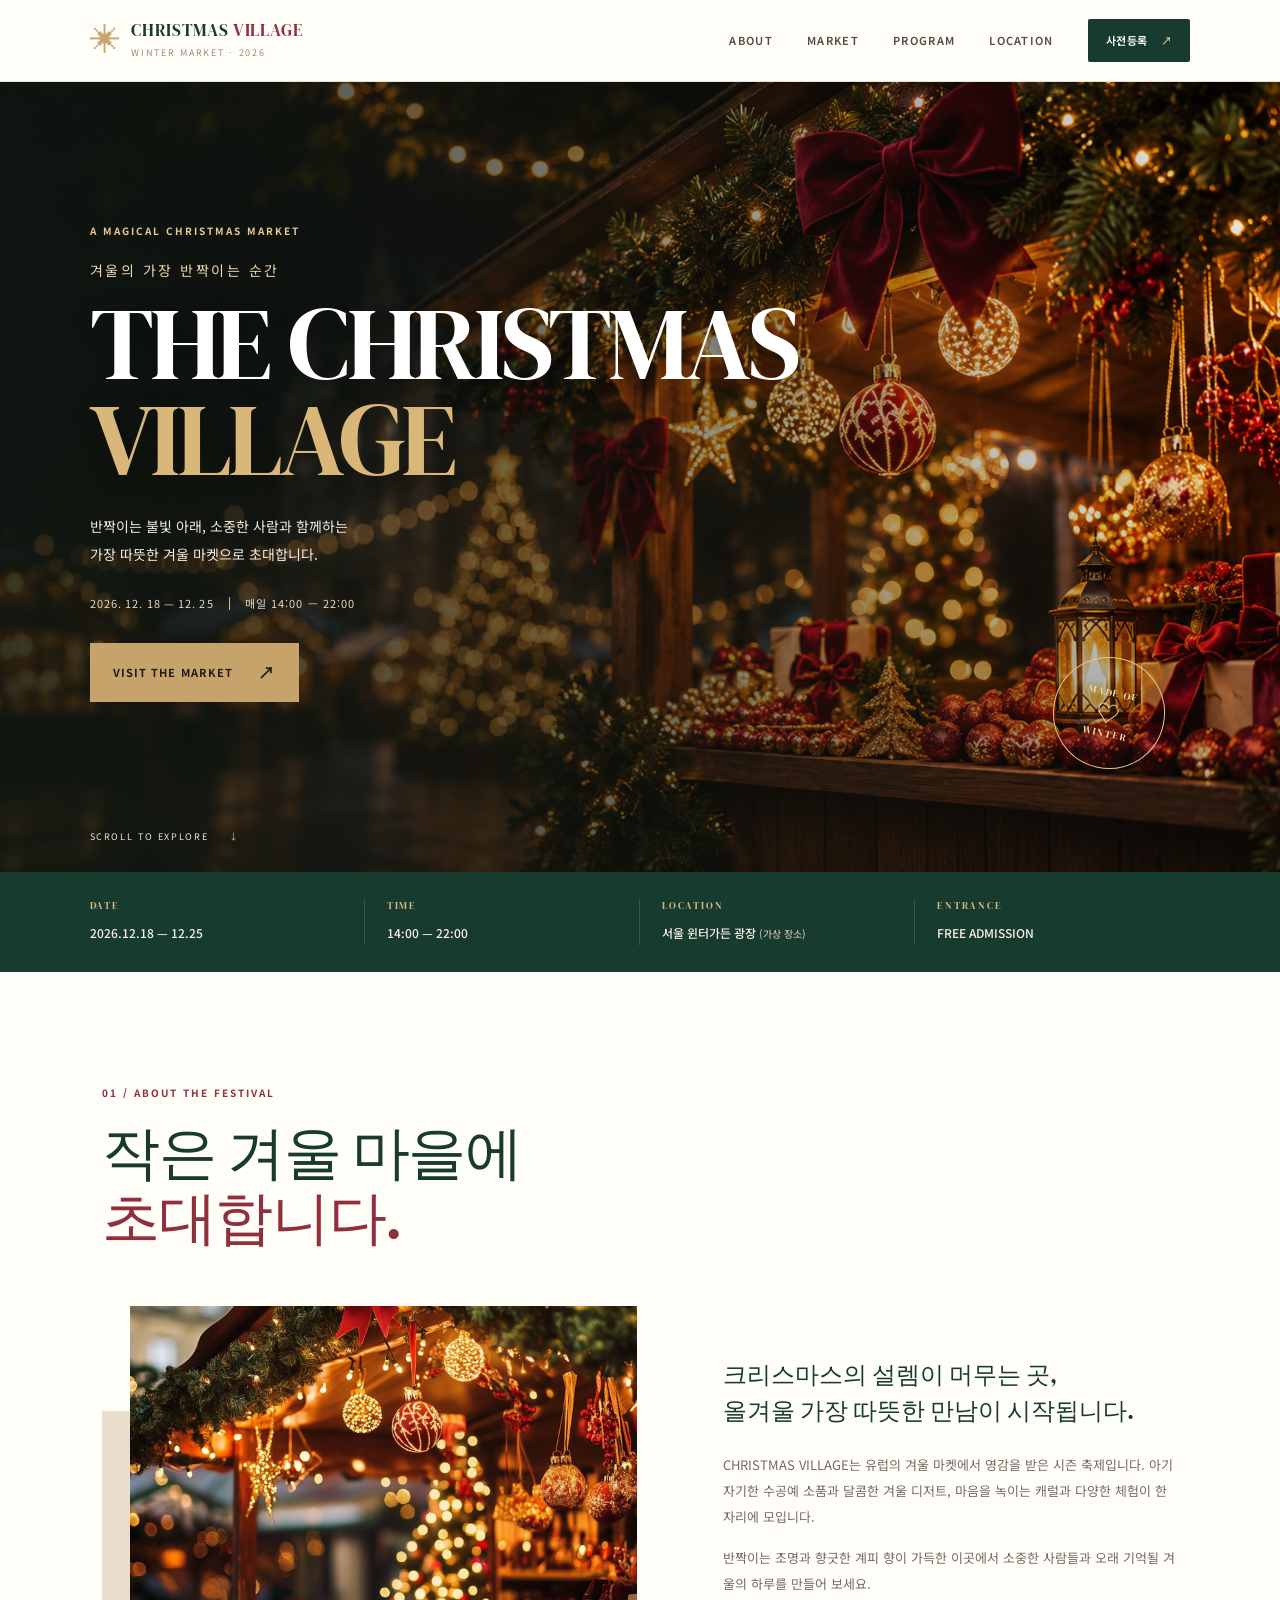
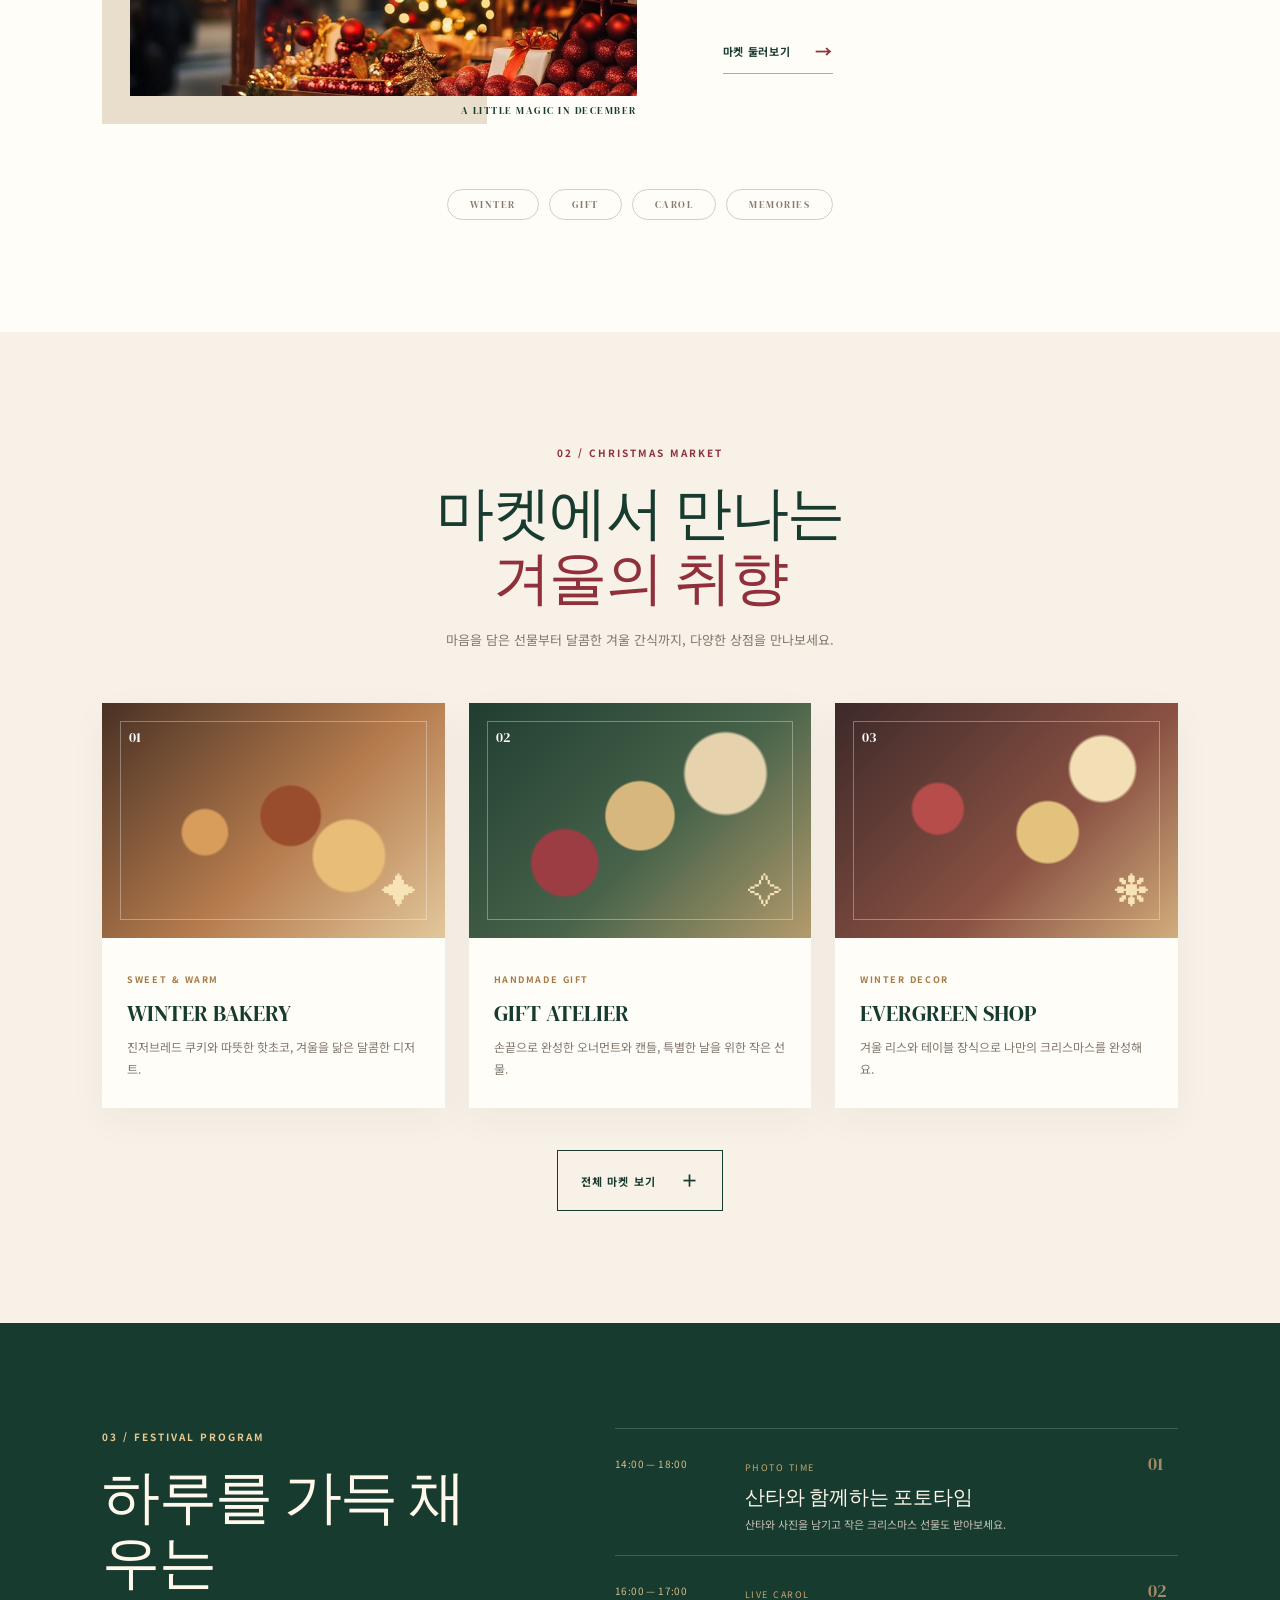
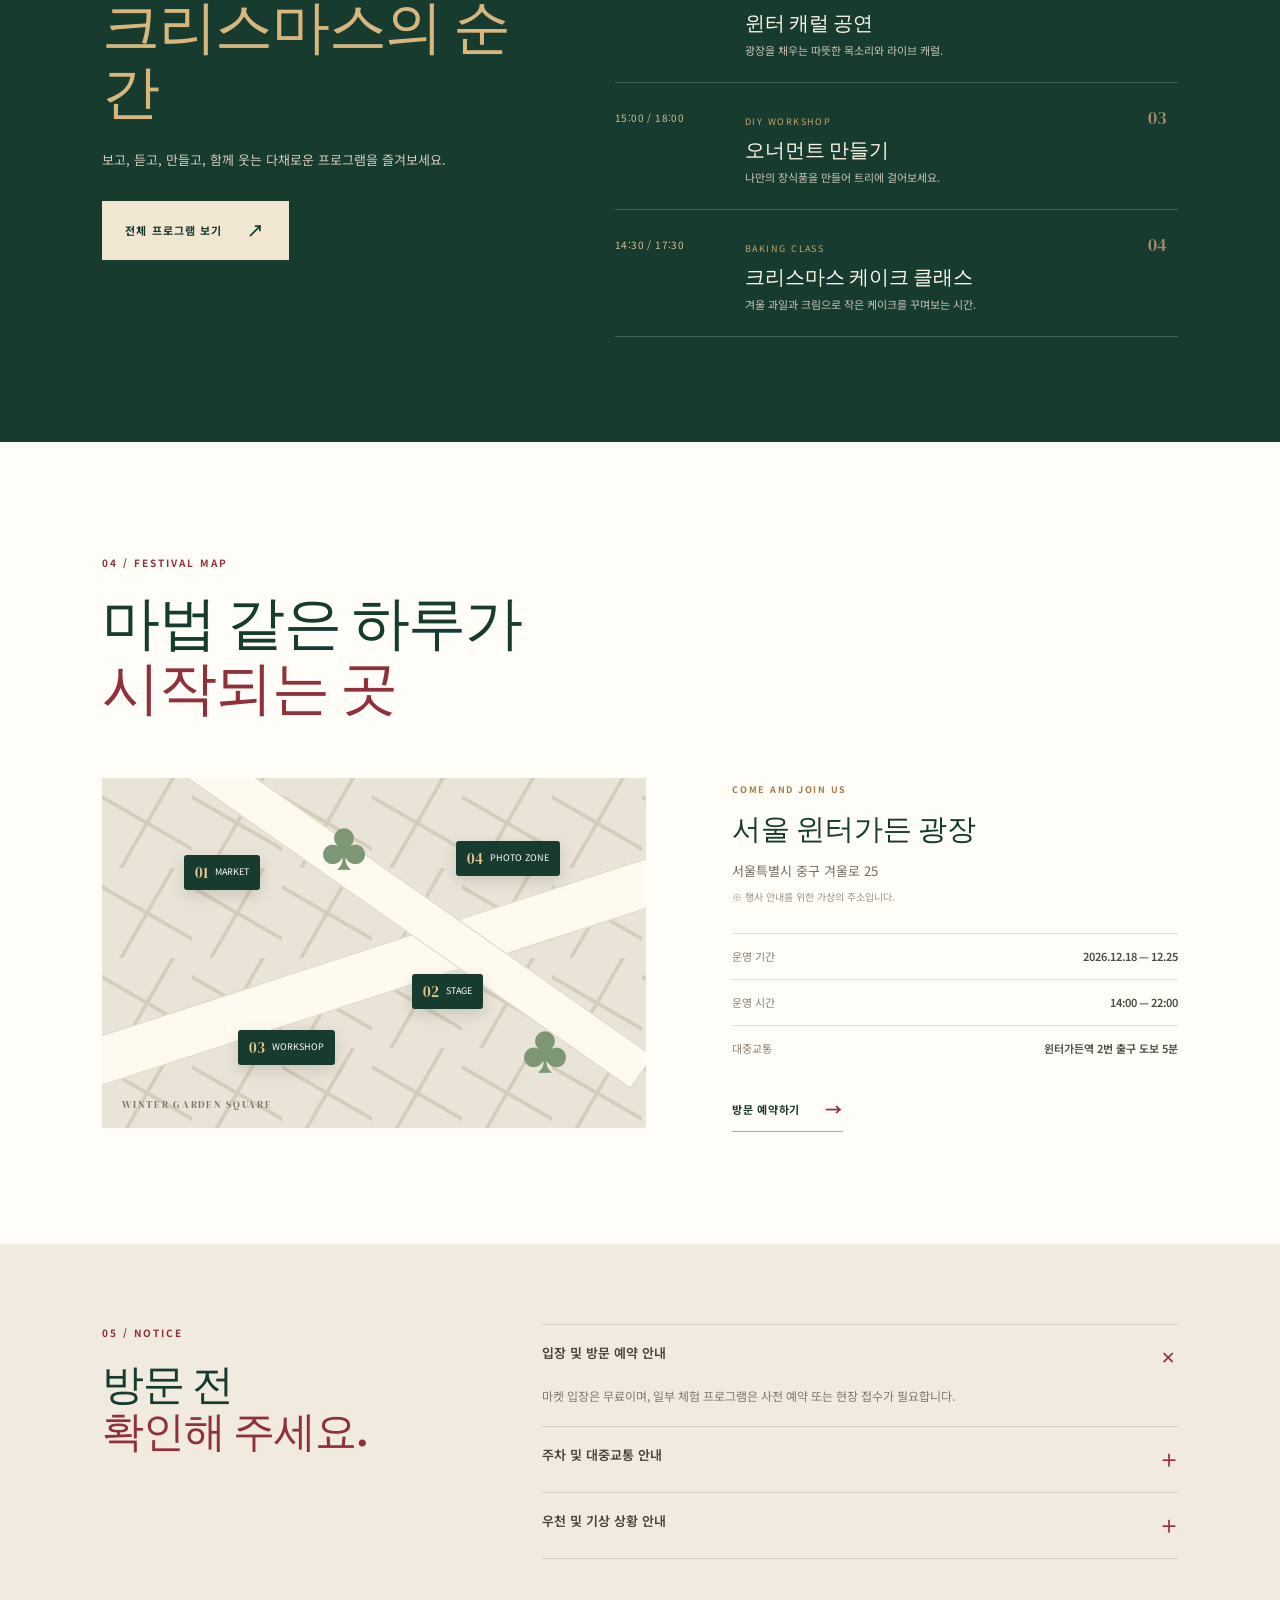
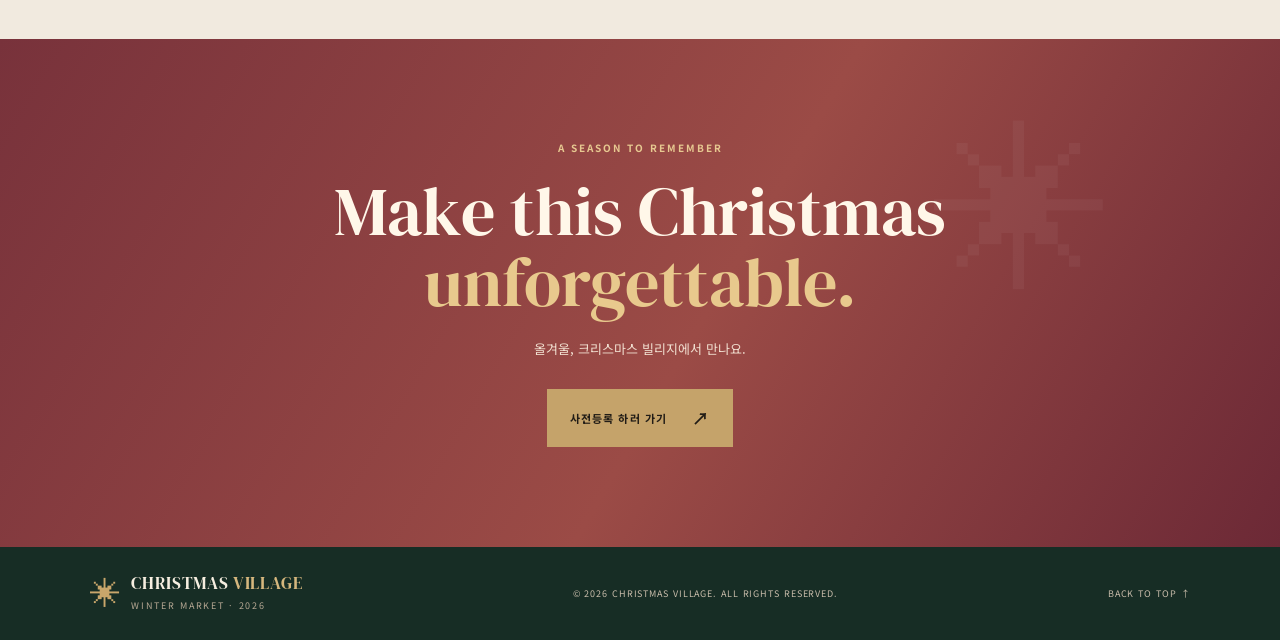
==== index.html @ 74eb701a "Add files via upload" ====
<!DOCTYPE html>
<html lang="ko">
<head>
  <meta charset="UTF-8">
  <meta name="viewport" content="width=device-width, initial-scale=1.0">
  <meta name="description" content="겨울밤의 설렘이 가득한 유럽풍 크리스마스 마켓, CHRISTMAS VILLAGE">
  <title>CHRISTMAS VILLAGE | A Magical Christmas Market</title>
  <link rel="preconnect" href="https://fonts.googleapis.com">
  <link rel="preconnect" href="https://fonts.gstatic.com" crossorigin>
  <link href="https://fonts.googleapis.com/css2?family=DM+Serif+Display&family=Noto+Sans+KR:wght@400;500;600;700&display=swap" rel="stylesheet">
  <link rel="stylesheet" href="css/style.css">
</head>
<body>
  <!-- 상단 내비게이션 -->
  <header class="site-header">
    <a class="brand" href="#home" aria-label="Christmas Village 홈">
      <span class="brand-mark">✳</span>
      <span>CHRISTMAS <b>VILLAGE</b><small>WINTER MARKET · 2026</small></span>
    </a>
    <button class="menu-toggle" id="menuToggle" aria-label="메뉴 열기" aria-expanded="false">☰</button>
    <nav class="main-nav" id="mainNav">
      <a href="#about">ABOUT</a>
      <a href="#market">MARKET</a>
      <a href="#program">PROGRAM</a>
      <a href="#map">LOCATION</a>
      <a class="nav-apply" href="register.html">사전등록 <span>↗</span></a>
    </nav>
  </header>

  <main>
    <!-- 01 HOME: 메인 비주얼 -->
    <section class="hero" id="home">
      <div class="hero-image" role="img" aria-label="따뜻한 조명과 크리스마스 장식으로 꾸며진 유럽풍 마켓"></div>
      <div class="hero-shade"></div>
      <div class="hero-content">
        <p class="eyebrow light">A MAGICAL CHRISTMAS MARKET</p>
        <p class="hero-kicker">겨울의 가장 반짝이는 순간</p>
        <h1>THE CHRISTMAS<br><em>VILLAGE</em></h1>
        <p class="hero-copy">반짝이는 불빛 아래, 소중한 사람과 함께하는<br>가장 따뜻한 겨울 마켓으로 초대합니다.</p>
        <div class="hero-meta">
          <span>2026. 12. 18 — 12. 25</span>
          <i></i>
          <span>매일 14:00 — 22:00</span>
        </div>
        <a class="button button-gold" href="register.html">VISIT THE MARKET <span>↗</span></a>
      </div>
      <div class="hero-stamp"><span>MADE OF</span><b>♡</b><span>WINTER</span></div>
      <a class="scroll-cue" href="#about">SCROLL TO EXPLORE <span>↓</span></a>
    </section>

    <!-- 행사 요약 정보 -->
    <section class="quick-info">
      <div><span class="info-label">DATE</span><strong>2026.12.18 — 12.25</strong></div>
      <div><span class="info-label">TIME</span><strong>14:00 — 22:00</strong></div>
      <div><span class="info-label">LOCATION</span><strong>서울 윈터가든 광장 <small>(가상 장소)</small></strong></div>
      <div><span class="info-label">ENTRANCE</span><strong>FREE ADMISSION</strong></div>
    </section>

    <!-- 02 ABOUT: 행사 소개 -->
    <section class="section about-section" id="about">
      <div class="section-heading">
        <p class="eyebrow">01 / ABOUT THE FESTIVAL</p>
        <h2>작은 겨울 마을에<br><em>초대합니다.</em></h2>
      </div>
      <div class="about-grid">
        <div class="about-photo">
          <img src="images/market-reference.png" alt="전구와 오너먼트로 장식된 크리스마스 마켓 부스">
          <span class="photo-caption">A LITTLE MAGIC IN DECEMBER</span>
        </div>
        <div class="about-text">
          <p class="lead">크리스마스의 설렘이 머무는 곳,<br>올겨울 가장 따뜻한 만남이 시작됩니다.</p>
          <p>CHRISTMAS VILLAGE는 유럽의 겨울 마켓에서 영감을 받은 시즌 축제입니다. 아기자기한 수공예 소품과 달콤한 겨울 디저트, 마음을 녹이는 캐럴과 다양한 체험이 한자리에 모입니다.</p>
          <p>반짝이는 조명과 향긋한 계피 향이 가득한 이곳에서 소중한 사람들과 오래 기억될 겨울의 하루를 만들어 보세요.</p>
          <a class="text-link" href="#market">마켓 둘러보기 <span>→</span></a>
        </div>
      </div>
      <div class="about-tags"><span>WINTER</span><span>GIFT</span><span>CAROL</span><span>MEMORIES</span></div>
    </section>

    <!-- 03 CHRISTMAS MARKET: 마켓 부스 -->
    <section class="section market-section" id="market">
      <div class="section-heading centered">
        <p class="eyebrow">02 / CHRISTMAS MARKET</p>
        <h2>마켓에서 만나는<br><em>겨울의 취향</em></h2>
        <p class="section-desc">마음을 담은 선물부터 달콤한 겨울 간식까지, 다양한 상점을 만나보세요.</p>
      </div>
      <div class="market-grid">
        <article class="market-card">
          <div class="market-image bakery-image"><span class="image-number">01</span><span class="image-symbol">✦</span></div>
          <div class="card-copy"><span class="card-category">SWEET & WARM</span><h3>WINTER BAKERY</h3><p>진저브레드 쿠키와 따뜻한 핫초코, 겨울을 닮은 달콤한 디저트.</p></div>
        </article>
        <article class="market-card">
          <div class="market-image gift-image"><span class="image-number">02</span><span class="image-symbol">✧</span></div>
          <div class="card-copy"><span class="card-category">HANDMADE GIFT</span><h3>GIFT ATELIER</h3><p>손끝으로 완성한 오너먼트와 캔들, 특별한 날을 위한 작은 선물.</p></div>
        </article>
        <article class="market-card">
          <div class="market-image flower-image"><span class="image-number">03</span><span class="image-symbol">❋</span></div>
          <div class="card-copy"><span class="card-category">WINTER DECOR</span><h3>EVERGREEN SHOP</h3><p>겨울 리스와 테이블 장식으로 나만의 크리스마스를 완성해요.</p></div>
        </article>
      </div>
      <div class="center-action"><button class="button button-outline" data-modal="marketModal">전체 마켓 보기 <span>＋</span></button></div>
    </section>

    <!-- 04 PROGRAM: 공연 및 체험 -->
    <section class="program-section" id="program">
      <div class="program-inner">
        <div class="section-heading">
          <p class="eyebrow light">03 / FESTIVAL PROGRAM</p>
          <h2>하루를 가득 채우는<br><em>크리스마스의 순간</em></h2>
          <p class="program-intro">보고, 듣고, 만들고, 함께 웃는 다채로운 프로그램을 즐겨보세요.</p>
          <button class="button button-light" data-modal="programModal">전체 프로그램 보기 <span>↗</span></button>
        </div>
        <div class="program-list">
          <article><time>14:00 — 18:00</time><div><span>PHOTO TIME</span><h3>산타와 함께하는 포토타임</h3><p>산타와 사진을 남기고 작은 크리스마스 선물도 받아보세요.</p></div><b>01</b></article>
          <article><time>16:00 — 17:00</time><div><span>LIVE CAROL</span><h3>윈터 캐럴 공연</h3><p>광장을 채우는 따뜻한 목소리와 라이브 캐럴.</p></div><b>02</b></article>
          <article><time>15:00 / 18:00</time><div><span>DIY WORKSHOP</span><h3>오너먼트 만들기</h3><p>나만의 장식품을 만들어 트리에 걸어보세요.</p></div><b>03</b></article>
          <article><time>14:30 / 17:30</time><div><span>BAKING CLASS</span><h3>크리스마스 케이크 클래스</h3><p>겨울 과일과 크림으로 작은 케이크를 꾸며보는 시간.</p></div><b>04</b></article>
        </div>
      </div>
    </section>

    <!-- 05 FESTIVAL MAP: 행사장 안내 -->
    <section class="section location-section" id="map">
      <div class="section-heading">
        <p class="eyebrow">04 / FESTIVAL MAP</p>
        <h2>마법 같은 하루가<br><em>시작되는 곳</em></h2>
      </div>
      <div class="location-grid">
        <div class="map-art" aria-label="행사장 구역 안내 일러스트">
          <div class="map-road road-one"></div><div class="map-road road-two"></div>
          <div class="map-pin pin-a"><b>01</b><span>MARKET</span></div>
          <div class="map-pin pin-b"><b>02</b><span>STAGE</span></div>
          <div class="map-pin pin-c"><b>03</b><span>WORKSHOP</span></div>
          <div class="map-pin pin-d"><b>04</b><span>PHOTO ZONE</span></div>
          <span class="map-tree tree-one">♣</span><span class="map-tree tree-two">♣</span>
          <span class="map-caption">WINTER GARDEN SQUARE</span>
        </div>
        <div class="location-info">
          <span class="card-category">COME AND JOIN US</span>
          <h3>서울 윈터가든 광장</h3>
          <p>서울특별시 중구 겨울로 25<br><small>※ 행사 안내를 위한 가상의 주소입니다.</small></p>
          <div class="location-detail"><span>운영 기간</span><b>2026.12.18 — 12.25</b></div>
          <div class="location-detail"><span>운영 시간</span><b>14:00 — 22:00</b></div>
          <div class="location-detail"><span>대중교통</span><b>윈터가든역 2번 출구 도보 5분</b></div>
          <a class="text-link" href="register.html">방문 예약하기 <span>→</span></a>
        </div>
      </div>
    </section>

    <!-- 06 NOTICE: 공지사항 -->
    <section class="notice-section" id="notice">
      <div class="notice-inner">
        <div><p class="eyebrow">05 / NOTICE</p><h2>방문 전<br><em>확인해 주세요.</em></h2></div>
        <div class="notice-list">
          <details open><summary>입장 및 방문 예약 안내 <span>＋</span></summary><p>마켓 입장은 무료이며, 일부 체험 프로그램은 사전 예약 또는 현장 접수가 필요합니다.</p></details>
          <details><summary>주차 및 대중교통 안내 <span>＋</span></summary><p>행사장 내 주차 공간이 협소하므로 대중교통 이용을 권장합니다. 본 주소와 교통 정보는 제작용 예시입니다.</p></details>
          <details><summary>우천 및 기상 상황 안내 <span>＋</span></summary><p>야외 프로그램은 기상 상황에 따라 장소 또는 시간이 변경될 수 있습니다. 방문 전 공지사항을 확인해 주세요.</p></details>
        </div>
      </div>
    </section>

    <!-- 마지막 사전등록 유도 영역 -->
    <section class="closing-cta">
      <div class="cta-decoration">✳</div>
      <p class="eyebrow light">A SEASON TO REMEMBER</p>
      <h2>Make this Christmas<br><em>unforgettable.</em></h2>
      <p>올겨울, 크리스마스 빌리지에서 만나요.</p>
      <a class="button button-gold" href="register.html">사전등록 하러 가기 <span>↗</span></a>
    </section>
  </main>

  <footer class="site-footer">
    <a class="brand footer-brand" href="#home"><span class="brand-mark">✳</span><span>CHRISTMAS <b>VILLAGE</b><small>WINTER MARKET · 2026</small></span></a>
    <p>© 2026 CHRISTMAS VILLAGE. ALL RIGHTS RESERVED.</p>
    <a href="#home">BACK TO TOP ↑</a>
  </footer>

  <!-- 전체 일정 모달 -->
  <div class="modal" id="scheduleModal" aria-hidden="true" role="dialog" aria-modal="true" aria-labelledby="scheduleTitle">
    <div class="modal-backdrop" data-close></div><div class="modal-panel">
      <button class="modal-close" data-close aria-label="닫기">×</button>
      <p class="eyebrow">FESTIVAL TIMETABLE</p><h2 id="scheduleTitle">전체 일정 보기</h2>
      <p class="modal-sub">2026년 12월 18일 — 25일 · 매일 운영</p>
      <div class="schedule-table">
        <div><b>14:00</b><span>마켓 오픈 및 방문객 입장</span></div>
        <div><b>14:30</b><span>크리스마스 케이크 클래스</span></div>
        <div><b>15:00</b><span>오너먼트 만들기 1회차</span></div>
        <div><b>16:00</b><span>윈터 캐럴 공연</span></div>
        <div><b>17:00</b><span>산타 포토타임</span></div>
        <div><b>18:00</b><span>오너먼트 만들기 2회차</span></div>
        <div><b>20:00</b><span>마켓 야간 조명 점등</span></div>
        <div><b>22:00</b><span>마켓 마감</span></div>
      </div>
      <p class="modal-note">※ 세부 일정은 현장 상황에 따라 변경될 수 있습니다.</p>
    </div>
  </div>

  <!-- 전체 마켓 모달 -->
  <div class="modal" id="marketModal" aria-hidden="true" role="dialog" aria-modal="true" aria-labelledby="marketTitle">
    <div class="modal-backdrop" data-close></div><div class="modal-panel">
      <button class="modal-close" data-close aria-label="닫기">×</button>
      <p class="eyebrow">CHRISTMAS MARKET</p><h2 id="marketTitle">전체 마켓 보기</h2>
      <div class="modal-cards"><article><b>01 · FOOD</b><h3>WINTER BAKERY</h3><p>진저브레드 · 핫초코 · 슈톨렌</p></article><article><b>02 · GIFT</b><h3>GIFT ATELIER</h3><p>오너먼트 · 캔들 · 핸드메이드 소품</p></article><article><b>03 · DECOR</b><h3>EVERGREEN SHOP</h3><p>크리스마스 리스 · 테이블 장식</p></article><article><b>04 · LOCAL</b><h3>LOCAL ARTISAN</h3><p>지역 작가의 일러스트와 공예품</p></article></div>
    </div>
  </div>

  <!-- 전체 프로그램 모달 -->
  <div class="modal" id="programModal" aria-hidden="true" role="dialog" aria-modal="true" aria-labelledby="programTitle">
    <div class="modal-backdrop" data-close></div><div class="modal-panel">
      <button class="modal-close" data-close aria-label="닫기">×</button>
      <p class="eyebrow">ALL PROGRAMS</p><h2 id="programTitle">전체 프로그램 보기</h2>
      <div class="program-modal-list">
        <div><span>매일 14:00–18:00</span><b>산타와 함께하는 포토타임</b><small>중앙 광장 · 무료 참여</small></div>
        <div><span>매일 16:00–17:00</span><b>윈터 캐럴 공연</b><small>메인 스테이지 · 무료 관람</small></div>
        <div><span>매일 15:00 / 18:00</span><b>오너먼트 만들기</b><small>체험 부스 · 사전 예약 권장</small></div>
        <div><span>매일 14:30 / 17:30</span><b>크리스마스 케이크 클래스</b><small>베이킹 부스 · 유료 체험</small></div>
        <div><span>매일 14:00–22:00</span><b>포토존 & 마켓 투어</b><small>행사장 전역 · 자유 참여</small></div>
      </div>
    </div>
  </div>

  <script src="js/main.js"></script>
</body>
</html>
---- css/style.css ----
/* =========================================================
   CHRISTMAS VILLAGE - 메인 페이지 스타일
   색상과 간격은 CSS 변수에서 한 번에 수정할 수 있습니다.
========================================================= */
:root{
  --green:#183b30; --green-deep:#10291f; --red:#8f303b; --gold:#c9a66b;
  --cream:#f7f1e7; --paper:#fffdf8; --ink:#29251f; --muted:#82786d;
  --serif:"DM Serif Display", Georgia, serif; --sans:"Noto Sans KR", sans-serif;
}
*{box-sizing:border-box}
html{scroll-behavior:smooth;scroll-padding-top:88px}
body{margin:0;background:var(--paper);color:var(--ink);font-family:var(--sans);line-height:1.7}
a{color:inherit;text-decoration:none}
button{font:inherit;cursor:pointer}
.site-header{height:82px;padding:0 7%;display:flex;align-items:center;justify-content:space-between;background:var(--paper);position:sticky;top:0;z-index:50;border-bottom:1px solid #e9e1d5}
.brand{display:flex;align-items:center;gap:10px;font-family:var(--serif);font-size:17px;letter-spacing:.04em;line-height:1.05;color:var(--green)}
.brand b{color:var(--red);font-weight:400}
.brand small{display:block;font:9px var(--sans);letter-spacing:.19em;margin-top:6px;color:#9b8c7a}
.brand-mark{font-size:31px;color:var(--gold)}
.main-nav{display:flex;align-items:center;gap:34px;font-size:11px;letter-spacing:.12em;font-weight:600;color:#554b40}
.main-nav a:hover{color:var(--red)}
.nav-apply{background:var(--green);color:white!important;padding:12px 18px;border-radius:2px;letter-spacing:.04em}
.nav-apply span{margin-left:10px;color:#e4c68e}
.menu-toggle{display:none;background:none;border:0;font-size:25px;color:var(--green)}
.hero{min-height:690px;height:min(790px,calc(100vh - 82px));position:relative;display:flex;align-items:center;overflow:hidden;background:#201b17;color:white}
.hero-image{position:absolute;inset:0;background:url("../images/christmas-market-hero.png") center 52%/cover no-repeat;transform:scale(1.02)}
.hero-shade{position:absolute;inset:0;background:linear-gradient(90deg,rgba(16,24,18,.82) 0%,rgba(20,23,17,.58) 43%,rgba(20,20,16,.08) 100%),linear-gradient(0deg,rgba(14,18,14,.35),transparent 45%)}
.hero-content{position:relative;z-index:2;width:min(1180px,86%);margin:0 auto;padding:70px 0 100px}
.eyebrow{font-size:10px;letter-spacing:.2em;font-weight:700;color:var(--red);margin:0 0 20px}
.eyebrow.light{color:#e7c991}
.hero-kicker{font-size:14px;letter-spacing:.18em;color:#f0d9ad;margin:0 0 12px}
.hero h1{font:clamp(54px,8vw,108px)/.94 var(--serif);letter-spacing:-.035em;margin:0 0 25px;text-shadow:0 3px 22px #0005}
.hero h1 em{font-style:normal;color:#d9b779}
.hero-copy{font-size:14px;line-height:2;color:#f2ece2;margin:0 0 26px}
.hero-meta{display:flex;align-items:center;gap:15px;font-size:11px;letter-spacing:.1em;color:#e8d9c0;margin-bottom:30px}
.hero-meta i{height:13px;width:1px;background:#d4b77e}
.button{display:inline-flex;align-items:center;justify-content:center;gap:25px;padding:15px 23px;border:0;font-size:11px;font-weight:700;letter-spacing:.1em;transition:.2s}
.button span{font-size:17px}
.button-gold{background:#c5a36a;color:#211c16}
.button-gold:hover{background:#e2c38b;transform:translateY(-2px)}
.hero-stamp{position:absolute;right:9%;bottom:13%;z-index:2;width:112px;height:112px;border:1px solid #e4c88b;border-radius:50%;display:flex;flex-direction:column;align-items:center;justify-content:center;color:#f3d99f;font:10px var(--serif);letter-spacing:.14em;transform:rotate(12deg)}
.hero-stamp b{font:24px var(--sans);line-height:1.2}
.scroll-cue{position:absolute;bottom:28px;left:7%;z-index:2;font-size:9px;letter-spacing:.18em;color:#f1e7d7}
.scroll-cue span{margin-left:16px;color:#d9b779}
.quick-info{display:grid;grid-template-columns:repeat(4,1fr);padding:27px 7%;background:var(--green);color:#f7f0e4}
.quick-info>div{padding:0 22px;border-right:1px solid #ffffff26}
.quick-info>div:first-child{padding-left:0}.quick-info>div:last-child{border:0}
.info-label{display:block;font:10px var(--serif);letter-spacing:.18em;color:#d4b77e;margin-bottom:6px}
.quick-info strong{font-size:12px;font-weight:500}.quick-info small{font-size:10px;color:#c4b8a7}
.section{padding:112px 8%}
.section-heading h2,.notice-inner h2{font:clamp(38px,5vw,58px)/1.12 var(--serif);letter-spacing:-.025em;margin:0;color:var(--green)}
.section-heading h2 em,.notice-inner h2 em{font-style:normal;color:var(--red)}
.about-grid{display:grid;grid-template-columns:1.08fr .92fr;gap:8%;align-items:center;margin-top:55px}
.about-photo{position:relative;padding:0 0 28px 28px}
.about-photo:before{content:"";position:absolute;left:0;bottom:0;width:72%;height:75%;background:#e8decb;z-index:0}
.about-photo img{position:relative;z-index:1;width:100%;height:390px;object-fit:cover;display:block}
.photo-caption{position:absolute;z-index:2;bottom:7px;right:0;font:10px var(--serif);letter-spacing:.15em;color:var(--green)}
.about-text .lead{font:24px/1.5 var(--serif);color:var(--green);margin:0 0 23px}
.about-text p:not(.lead){font-size:13px;line-height:2;color:#756d63;margin:0 0 15px}
.text-link{display:inline-flex;gap:25px;align-items:center;border-bottom:1px solid var(--gold);padding:10px 0 7px;margin-top:15px;font-size:11px;font-weight:700;letter-spacing:.06em;color:var(--green)}
.text-link span{color:var(--red);font-size:17px}
.about-tags{display:flex;gap:10px;margin-top:65px;justify-content:center}
.about-tags span{border:1px solid #d9cdbb;border-radius:30px;padding:8px 22px;font:10px var(--serif);letter-spacing:.15em;color:#887c6c}
.market-section{background:var(--cream)}
.centered{text-align:center}
.section-desc{font-size:13px;color:var(--muted);margin:18px 0 0}
.market-grid{display:grid;grid-template-columns:repeat(3,1fr);gap:24px;margin-top:52px}
.market-card{background:var(--paper);box-shadow:0 12px 35px #3d2d1a0c}
.market-image{height:235px;position:relative;overflow:hidden}
.market-image:before,.market-image:after{content:"";position:absolute}
.bakery-image{background:radial-gradient(circle at 30% 55%,#d99d5b 0 8%,transparent 9%),radial-gradient(circle at 55% 48%,#9a4d2d 0 13%,transparent 14%),radial-gradient(circle at 72% 65%,#e8bd78 0 12%,transparent 13%),linear-gradient(135deg,#493124,#b57b4d 55%,#e2c79b)}
.gift-image{background:radial-gradient(circle at 50% 48%,#d8b77e 0 16%,transparent 17%),radial-gradient(circle at 28% 68%,#9c3c43 0 11%,transparent 12%),radial-gradient(circle at 75% 30%,#e6d3ae 0 13%,transparent 14%),linear-gradient(135deg,#203d31,#47634a 55%,#b49b6c)}
.flower-image{background:radial-gradient(circle at 30% 45%,#b74d4a 0 9%,transparent 10%),radial-gradient(circle at 62% 55%,#e2c27c 0 12%,transparent 13%),radial-gradient(circle at 78% 28%,#f2dfb5 0 10%,transparent 11%),linear-gradient(135deg,#3c2929,#8a5143 60%,#d1ad7b)}
.market-image:after{inset:18px;border:1px solid #ffffff55}
.image-number{position:absolute;top:24px;left:27px;color:#fff;font:14px var(--serif);z-index:1}
.image-symbol{position:absolute;right:28px;bottom:20px;color:#f7e3b6;font-size:35px;z-index:1}
.card-copy{padding:25px 25px 29px}
.card-category{font-size:9px;letter-spacing:.17em;color:#a77b48;font-weight:700}
.card-copy h3{font:22px var(--serif);color:var(--green);margin:8px 0}
.card-copy p{font-size:12px;color:#81776b;line-height:1.8;margin:0}
.center-action{text-align:center;margin-top:42px}
.button-outline{border:1px solid var(--green);background:transparent;color:var(--green)}
.button-outline:hover{background:var(--green);color:white}
.program-section{background:var(--green);color:#f6efe4;padding:105px 8%}
.program-inner{max-width:1180px;margin:auto;display:grid;grid-template-columns:.85fr 1.15fr;gap:9%;align-items:start}
.program-section .section-heading h2{color:#fff8eb}
.program-section .section-heading h2 em{color:#d8b77e}
.program-intro{font-size:13px;color:#d5cabc;line-height:1.9;margin:23px 0 28px}
.button-light{background:#f1e6d2;color:var(--green)}
.button-light:hover{background:#d9bc89}
.program-list article{display:grid;grid-template-columns:112px 1fr 30px;gap:18px;padding:22px 0;border-bottom:1px solid #ffffff30;align-items:start}
.program-list article:first-child{border-top:1px solid #ffffff30}
.program-list time{font-size:10px;color:#d7bd8b;letter-spacing:.04em;padding-top:4px}
.program-list article span{font-size:9px;letter-spacing:.16em;color:#c8a56d}
.program-list h3{font:20px var(--serif);font-weight:400;margin:4px 0;color:#fff7e9}
.program-list p{font-size:11px;color:#c8c2b6;margin:0}
.program-list article>b{font:18px var(--serif);color:#a18c69}
.location-grid{display:grid;grid-template-columns:1.1fr .9fr;gap:8%;align-items:center;margin-top:52px}
.map-art{height:350px;position:relative;overflow:hidden;background:#e9e4d7;background-image:linear-gradient(30deg,transparent 48%,#d4cdbb 49%,#d4cdbb 51%,transparent 52%),linear-gradient(120deg,transparent 48%,#d4cdbb 49%,#d4cdbb 51%,transparent 52%);background-size:90px 90px}
.map-road{position:absolute;background:#fffaf0;border:1px solid #ddd4c2}
.road-one{height:48px;width:130%;top:46%;left:-10%;transform:rotate(-18deg)}
.road-two{height:40px;width:120%;top:25%;left:-10%;transform:rotate(35deg)}
.map-pin{position:absolute;z-index:2;display:flex;align-items:center;gap:7px;background:var(--green);color:white;padding:7px 11px;border-radius:3px;font-size:9px;box-shadow:0 5px 15px #0002}
.map-pin b{color:#e5c98f;font:15px var(--serif)}
.pin-a{top:22%;left:15%}.pin-b{top:56%;left:57%}.pin-c{top:72%;left:25%}.pin-d{top:18%;left:65%}
.map-tree{position:absolute;color:#7d9675;font-size:48px}.tree-one{top:66%;left:77%}.tree-two{top:8%;left:40%}
.map-caption{position:absolute;bottom:17px;left:20px;font:10px var(--serif);letter-spacing:.17em;color:#817764}
.location-info h3{font:29px var(--serif);color:var(--green);margin:9px 0}
.location-info>p{font-size:13px;line-height:1.9;color:#746c61;margin:0 0 25px}
.location-info>p small{font-size:10px;color:#a09281}
.location-detail{display:flex;justify-content:space-between;gap:15px;padding:13px 0;border-top:1px solid #e7dfd3;font-size:11px}
.location-detail span{color:#8b8174}.location-detail b{font-weight:600;color:#4c493f;text-align:right}
.notice-section{background:#f1eadf;padding:80px 8%}
.notice-inner{max-width:1180px;margin:auto;display:grid;grid-template-columns:.7fr 1.3fr;gap:9%;align-items:start}
.notice-inner h2{font-size:42px}
.notice-list details{border-bottom:1px solid #d9cebd;padding:17px 0}
.notice-list details:first-child{border-top:1px solid #d9cebd}
.notice-list summary{list-style:none;cursor:pointer;font-size:13px;font-weight:600;color:#484239;display:flex;justify-content:space-between}
.notice-list summary::-webkit-details-marker{display:none}
.notice-list summary span{color:var(--red);font-size:18px}
.notice-list details[open] summary span{transform:rotate(45deg)}
.notice-list details p{font-size:12px;color:#82786d;line-height:1.8;margin:12px 25px 3px 0}
.closing-cta{position:relative;text-align:center;padding:100px 20px;background:linear-gradient(120deg,#78323b,#9b4b46 55%,#6c2936);color:#fff7e9;overflow:hidden}
.cta-decoration{position:absolute;right:13%;top:8px;font-size:180px;color:#ffffff0b}
.closing-cta h2{font:clamp(42px,6vw,68px)/1.05 var(--serif);margin:0}
.closing-cta h2 em{font-style:normal;color:#e8c98d}
.closing-cta>p:not(.eyebrow){font-size:13px;color:#f1dfd0;margin:20px 0 28px}
.site-footer{padding:28px 7%;display:flex;align-items:center;justify-content:space-between;background:#172d25;color:#e9dfcf}
.footer-brand{color:#f6eee0}.footer-brand b{color:#d6b77e}.footer-brand small{color:#b7a994}
.site-footer>p,.site-footer>a:last-child{font-size:9px;letter-spacing:.1em;color:#c9bdab}
.modal{position:fixed;inset:0;z-index:100;display:none;align-items:center;justify-content:center;padding:20px}
.modal.is-open{display:flex}
.modal-backdrop{position:absolute;inset:0;background:#100f0dcc;backdrop-filter:blur(4px)}
.modal-panel{position:relative;z-index:1;background:var(--paper);width:min(650px,100%);max-height:85vh;overflow:auto;padding:42px 45px;box-shadow:0 20px 80px #0004;animation:modalIn .25s ease}
@keyframes modalIn{from{opacity:0;transform:translateY(15px)}to{opacity:1;transform:translateY(0)}}
.modal-close{position:absolute;right:18px;top:12px;border:0;background:none;font-size:30px;color:var(--green)}
.modal-panel h2{font:36px var(--serif);color:var(--green);margin:0 0 8px}
.modal-sub,.modal-note{font-size:11px;color:#8b8174}
.schedule-table{margin-top:24px;border-top:1px solid #ddd2c1}
.schedule-table div{display:grid;grid-template-columns:100px 1fr;padding:13px 5px;border-bottom:1px solid #eee6da;font-size:12px}
.schedule-table b{color:var(--red);font:15px var(--serif)}
.modal-cards{display:grid;grid-template-columns:1fr 1fr;gap:12px;margin-top:25px}
.modal-cards article{background:var(--cream);padding:20px}
.modal-cards article>b{font-size:9px;color:#a77b48;letter-spacing:.12em}
.modal-cards h3{font:19px var(--serif);color:var(--green);margin:7px 0}
.modal-cards p{font-size:11px;color:#81776b;margin:0}
.program-modal-list{margin-top:22px}
.program-modal-list div{padding:15px 0;border-bottom:1px solid #e8dfd2;display:grid;gap:3px}
.program-modal-list span{font-size:10px;color:#a77b48}
.program-modal-list b{font-size:14px;color:var(--green)}
.program-modal-list small{font-size:11px;color:#82786d}
@media(max-width:800px){
  .site-header{height:70px;padding:0 5%}.menu-toggle{display:block}.main-nav{display:none;position:absolute;top:70px;left:0;right:0;background:var(--paper);padding:20px 6%;flex-direction:column;align-items:flex-start;gap:20px;box-shadow:0 12px 20px #0001}.main-nav.open{display:flex}
  .hero{height:690px;min-height:620px}.hero-content{width:88%;padding-top:30px}.hero-shade{background:linear-gradient(90deg,#101810d9,#10181070 75%),linear-gradient(0deg,#10181055,transparent)}
  .hero-stamp{right:7%;bottom:9%;width:85px;height:85px}.quick-info{grid-template-columns:1fr 1fr;gap:20px;padding:25px 6%}.quick-info>div{padding:0 10px;border:0}.quick-info>div:first-child{padding-left:10px}
  .section{padding:78px 6%}.about-grid,.location-grid{grid-template-columns:1fr;gap:35px}.about-photo img{height:320px}.about-tags{margin-top:40px;flex-wrap:wrap}
  .market-grid{grid-template-columns:1fr;gap:18px}.market-image{height:260px}.program-section{padding:78px 6%}.program-inner{grid-template-columns:1fr;gap:38px}.program-list article{grid-template-columns:90px 1fr 22px;gap:10px}.program-list h3{font-size:17px}.notice-section{padding:65px 6%}.notice-inner{grid-template-columns:1fr;gap:30px}.site-footer{padding:25px 6%;flex-wrap:wrap;gap:20px}.site-footer>p{order:3;width:100%;margin:0}
}
@media(max-width:480px){
  .hero h1{font-size:52px}.hero-copy{font-size:12px}.hero-meta{font-size:9px;gap:9px;flex-wrap:wrap}.hero-stamp{display:none}
  .quick-info{gap:17px 5px}.quick-info strong{font-size:10px}.info-label{font-size:9px}
  .section-heading h2{font-size:42px}.about-photo{padding-left:15px}.about-photo img{height:260px}.program-list article{grid-template-columns:1fr 22px}.program-list time{grid-column:1/-1}.program-list article>b{grid-column:2;grid-row:2}
  .map-art{height:270px}.location-detail{font-size:10px}.modal-panel{padding:35px 22px}.modal-panel h2{font-size:30px}.modal-cards{grid-template-columns:1fr}
}
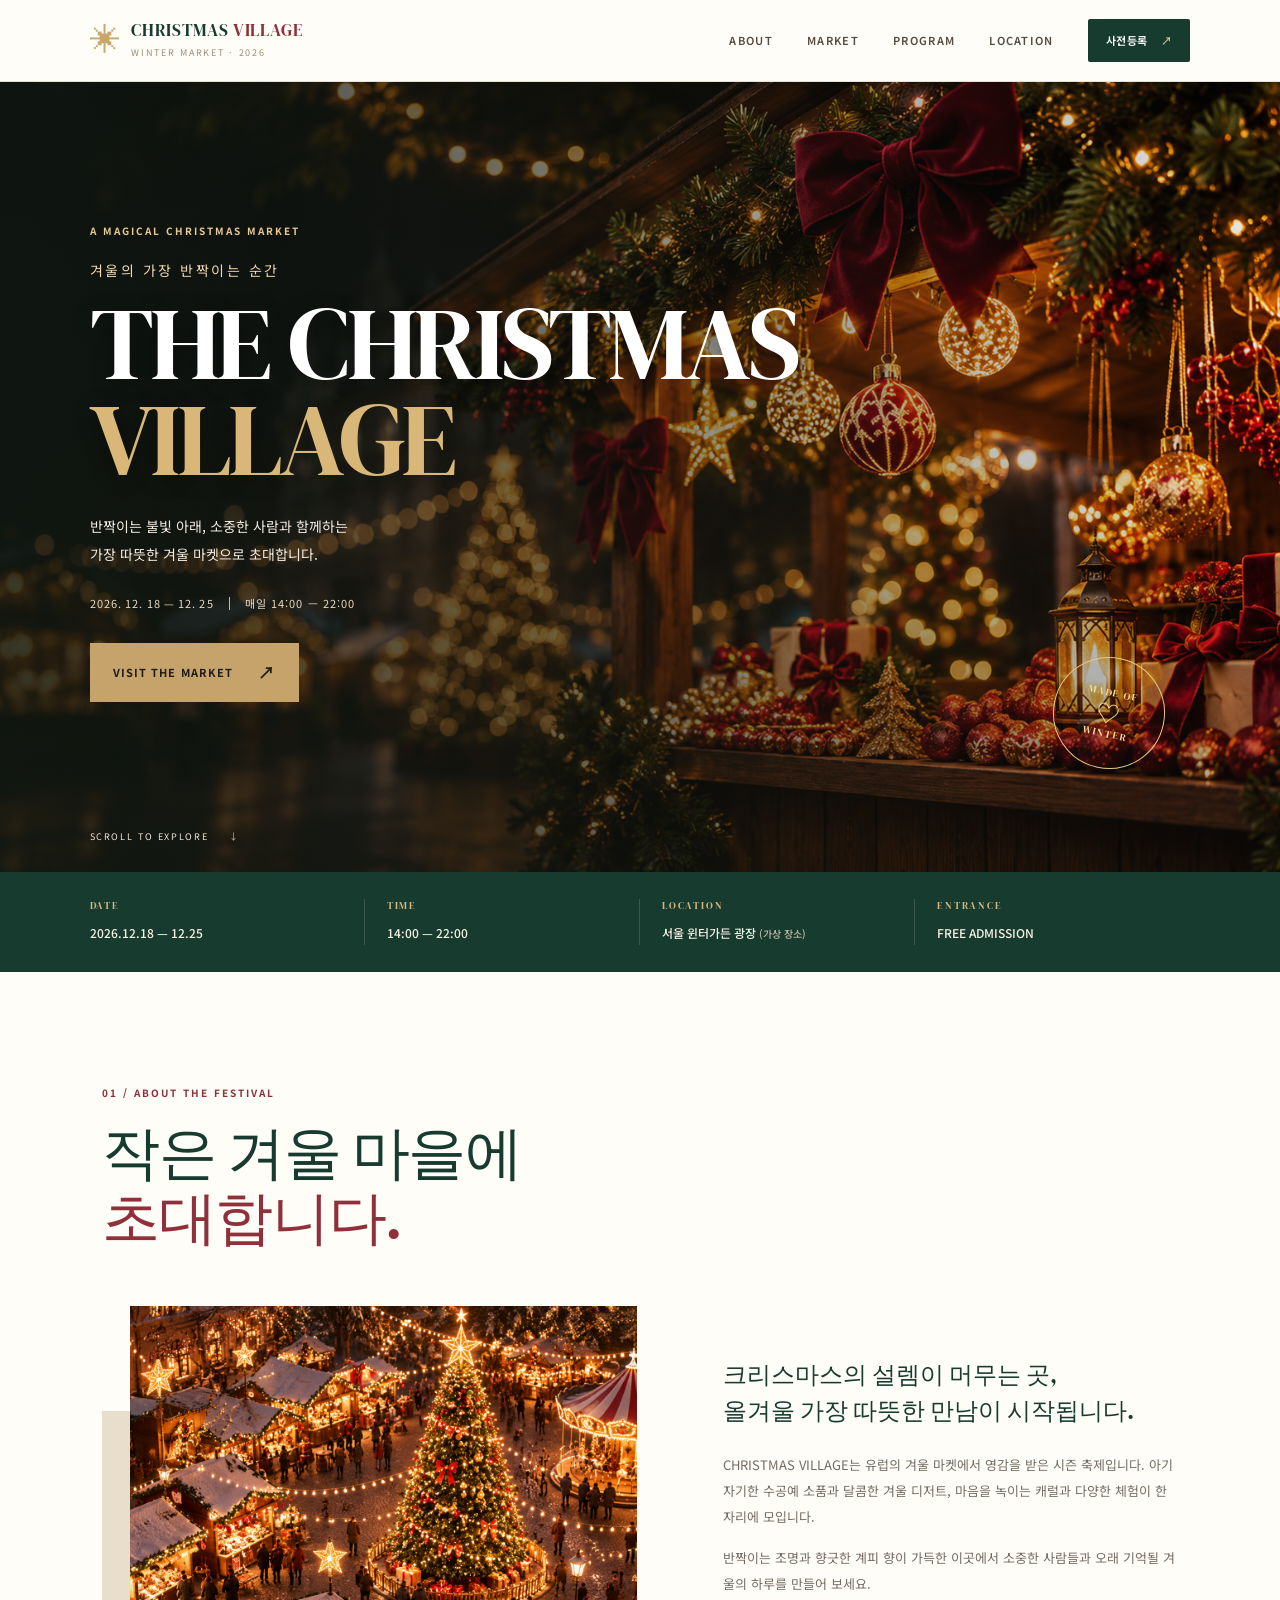
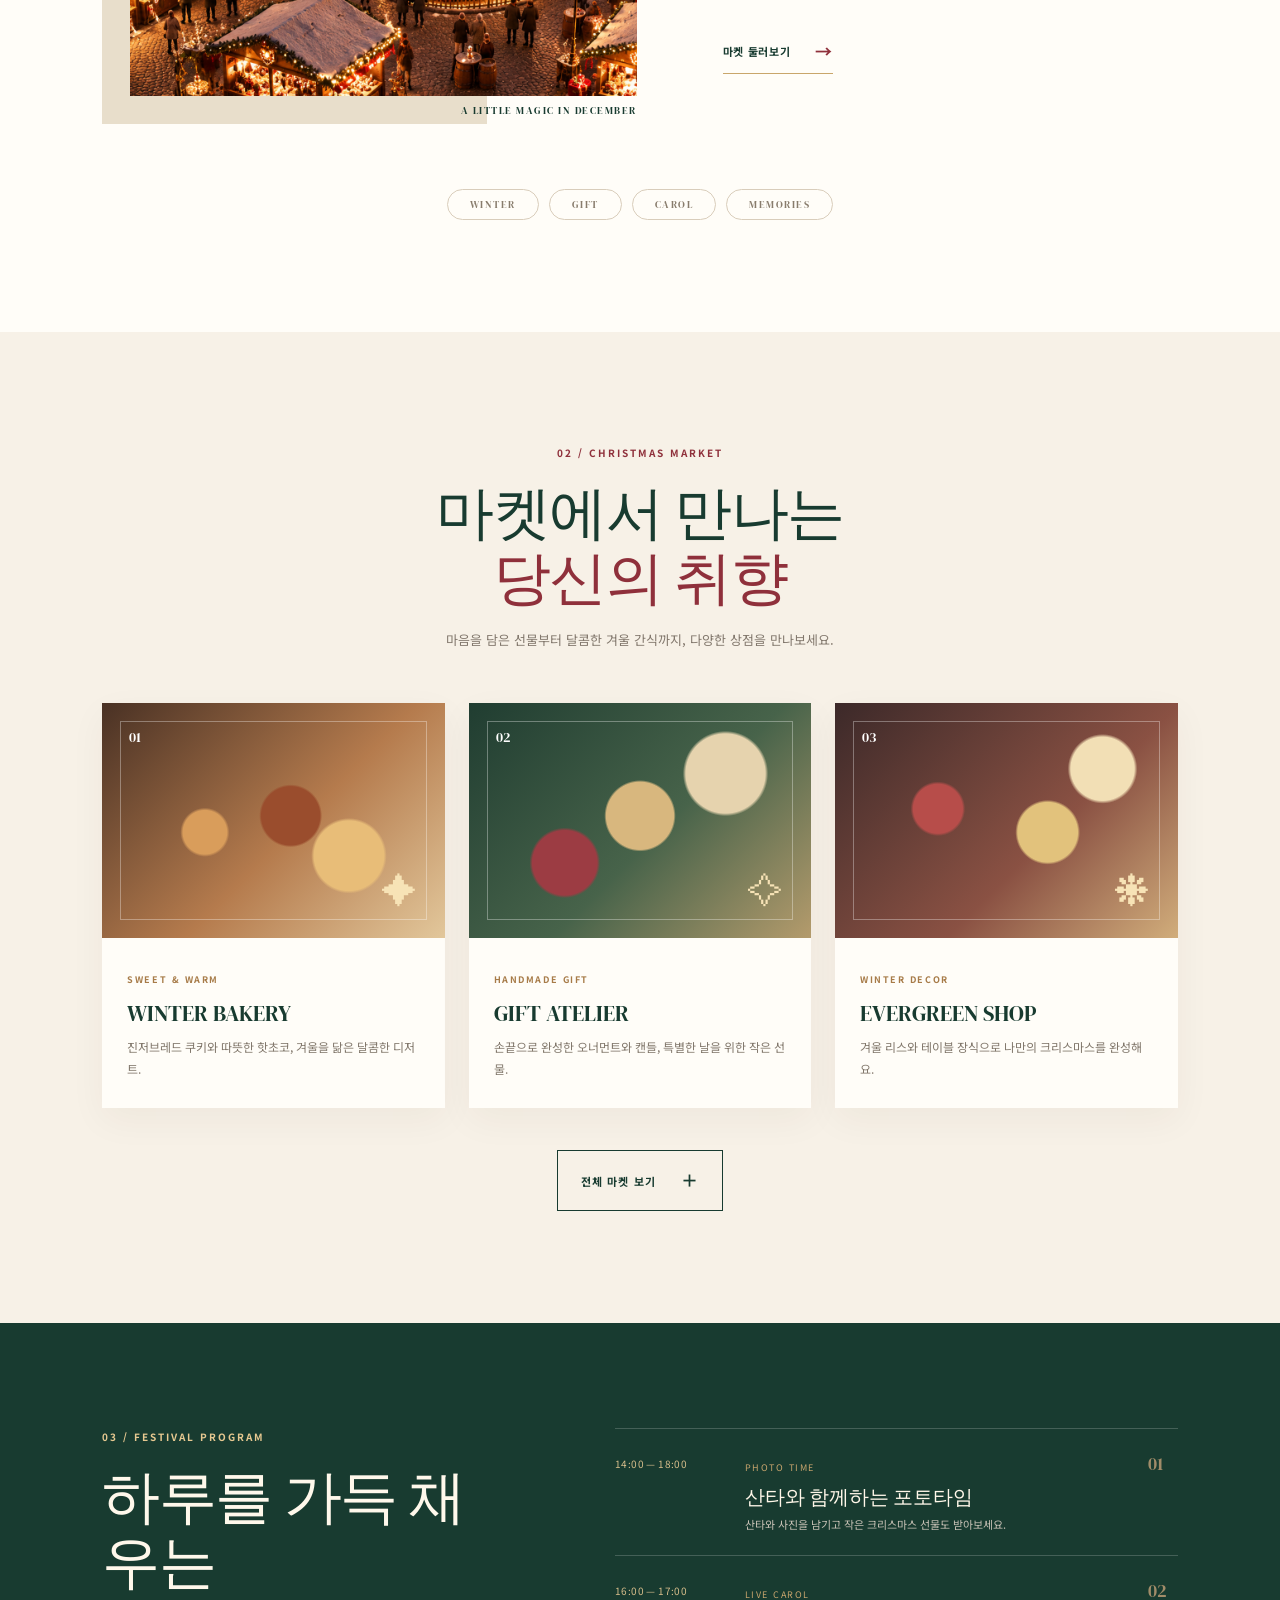
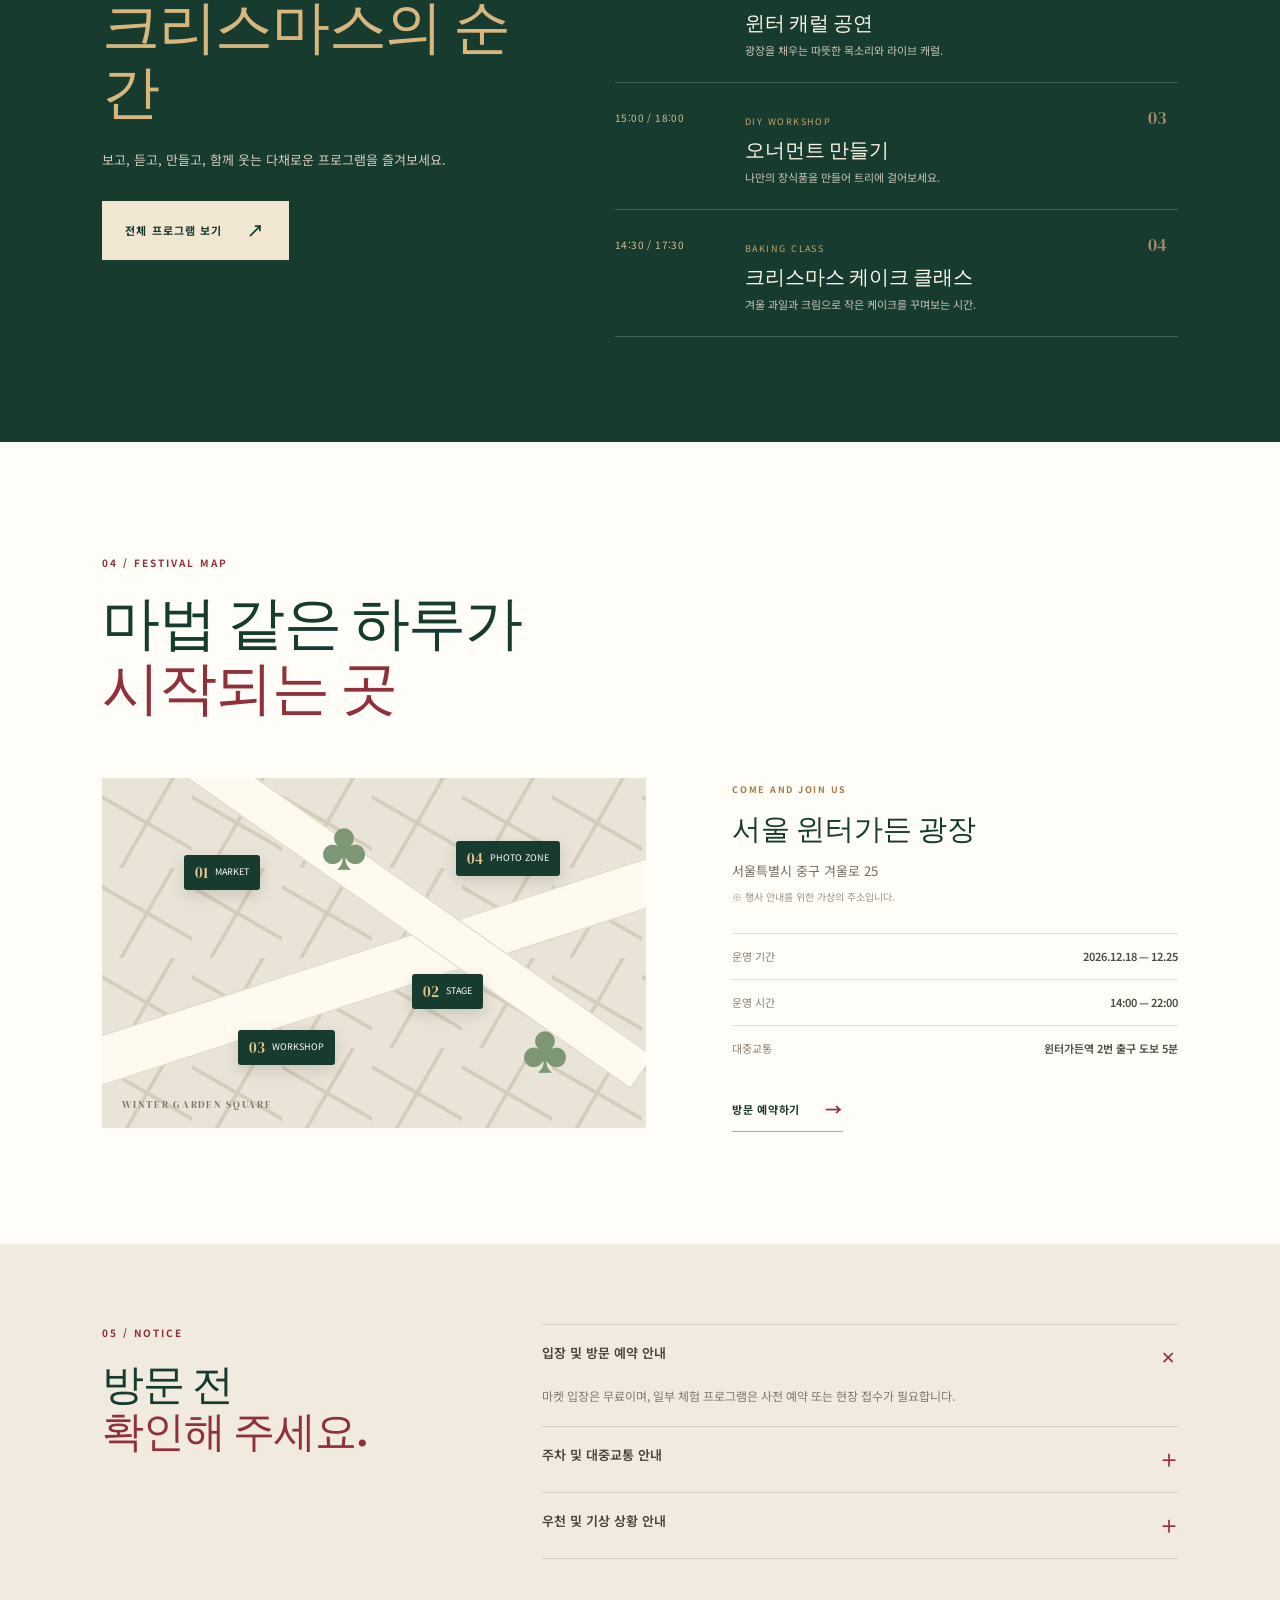
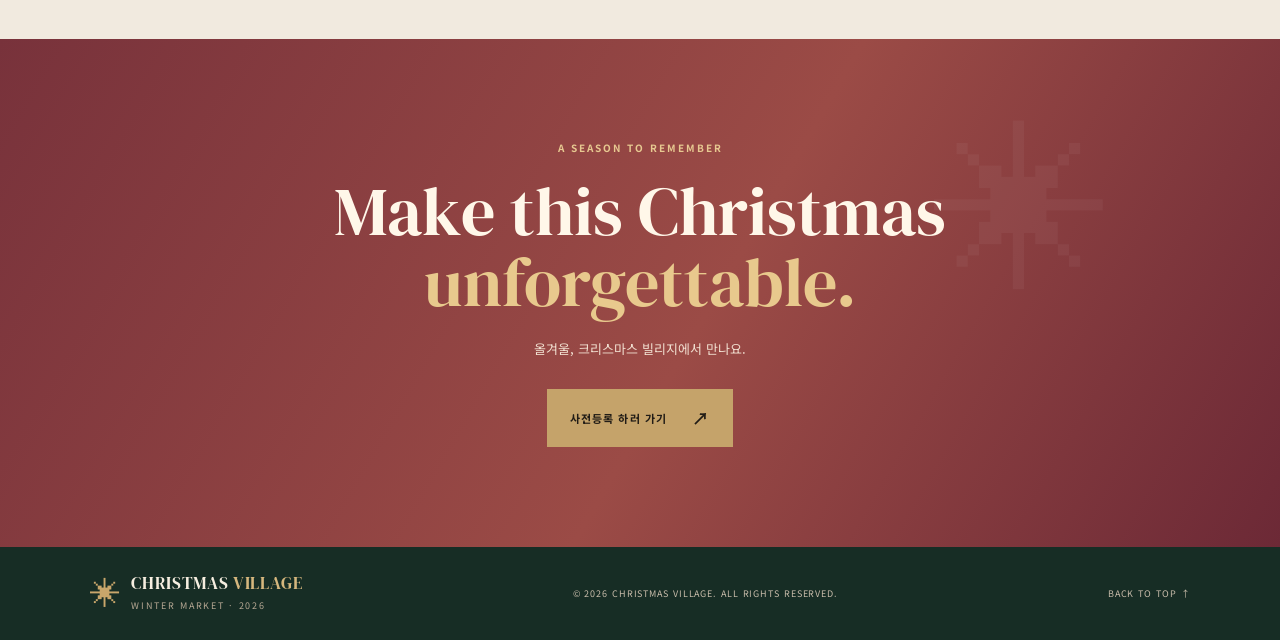
==== commit 2b6972be: "Update index.html" ====
--- a/index.html
+++ b/index.html
@@ -81,7 +81,7 @@
     <section class="section market-section" id="market">
       <div class="section-heading centered">
         <p class="eyebrow">02 / CHRISTMAS MARKET</p>
-        <h2>마켓에서 만나는<br><em>겨울의 취향</em></h2>
+        <h2>마켓에서 만나는<br><em>당신의 취향</em></h2>
         <p class="section-desc">마음을 담은 선물부터 달콤한 겨울 간식까지, 다양한 상점을 만나보세요.</p>
       </div>
       <div class="market-grid">
@@ -221,4 +221,4 @@
 
   <script src="js/main.js"></script>
 </body>
-</html>+</html>
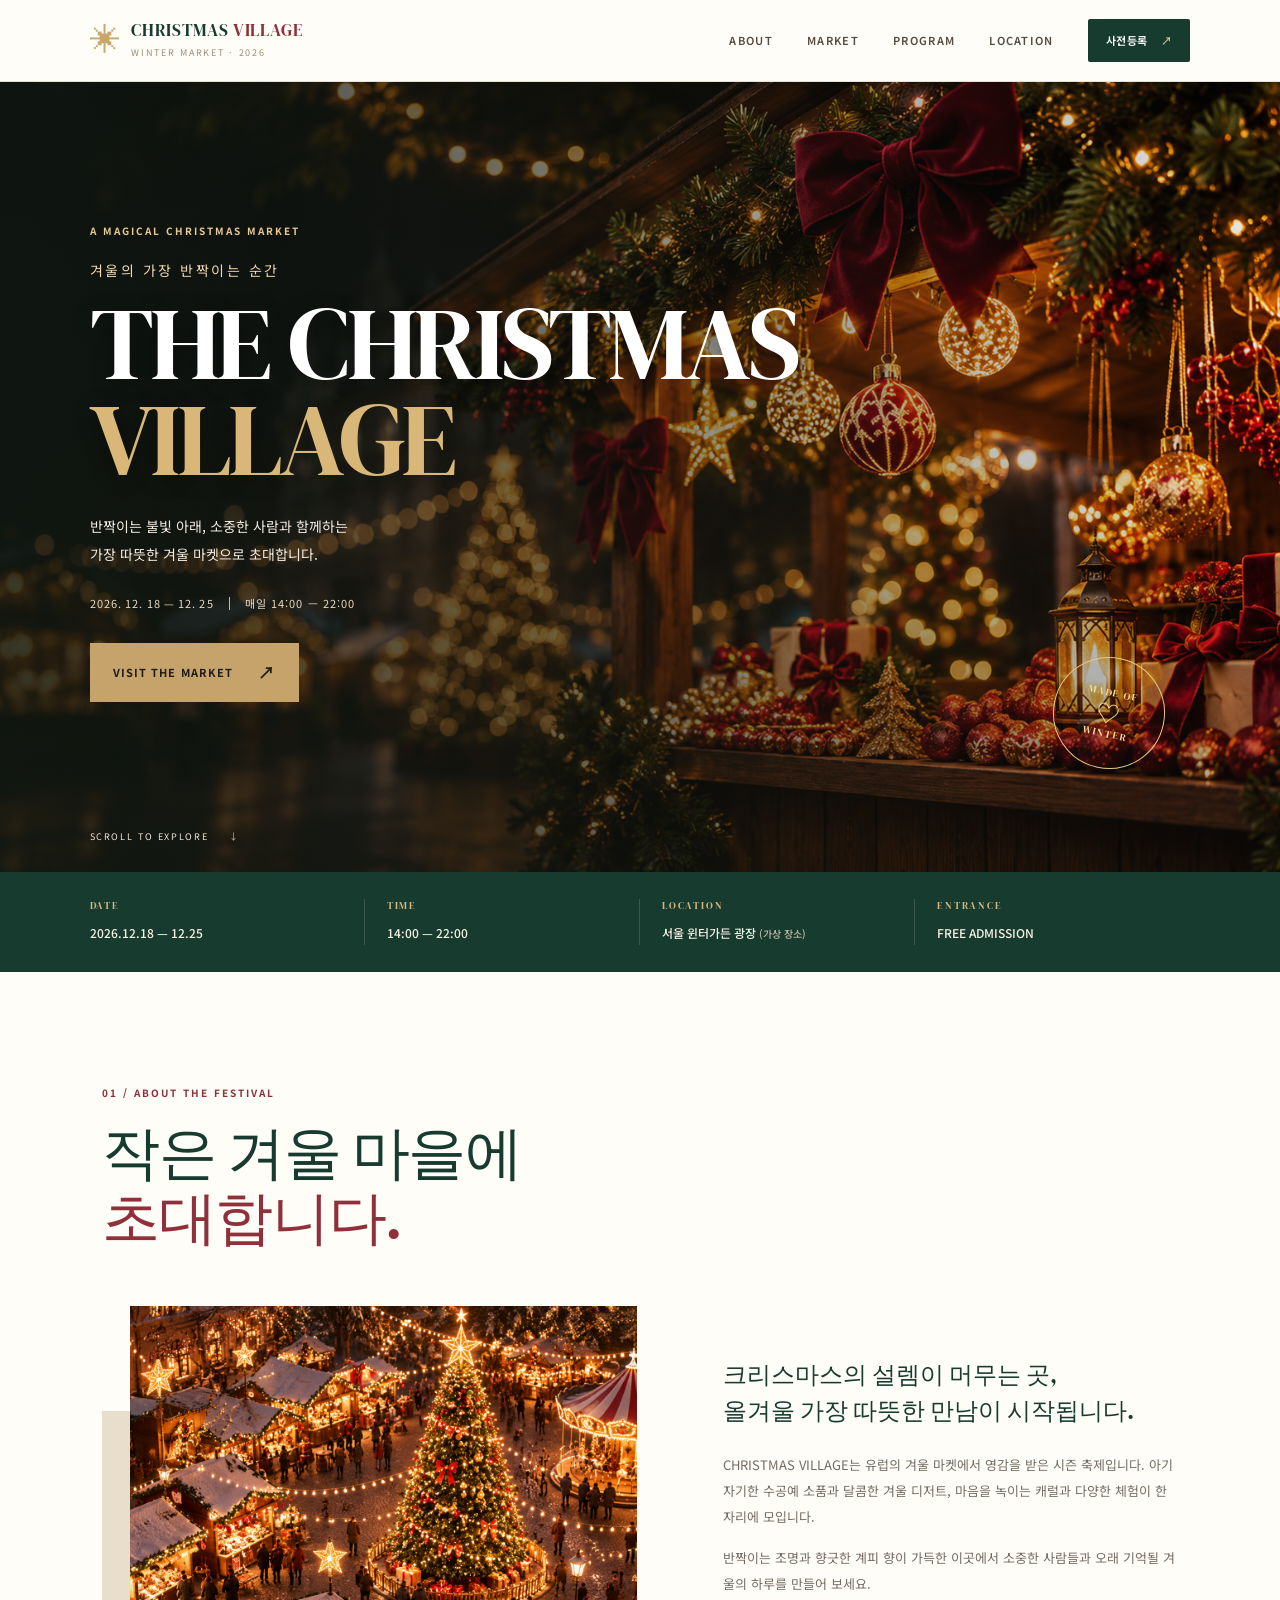
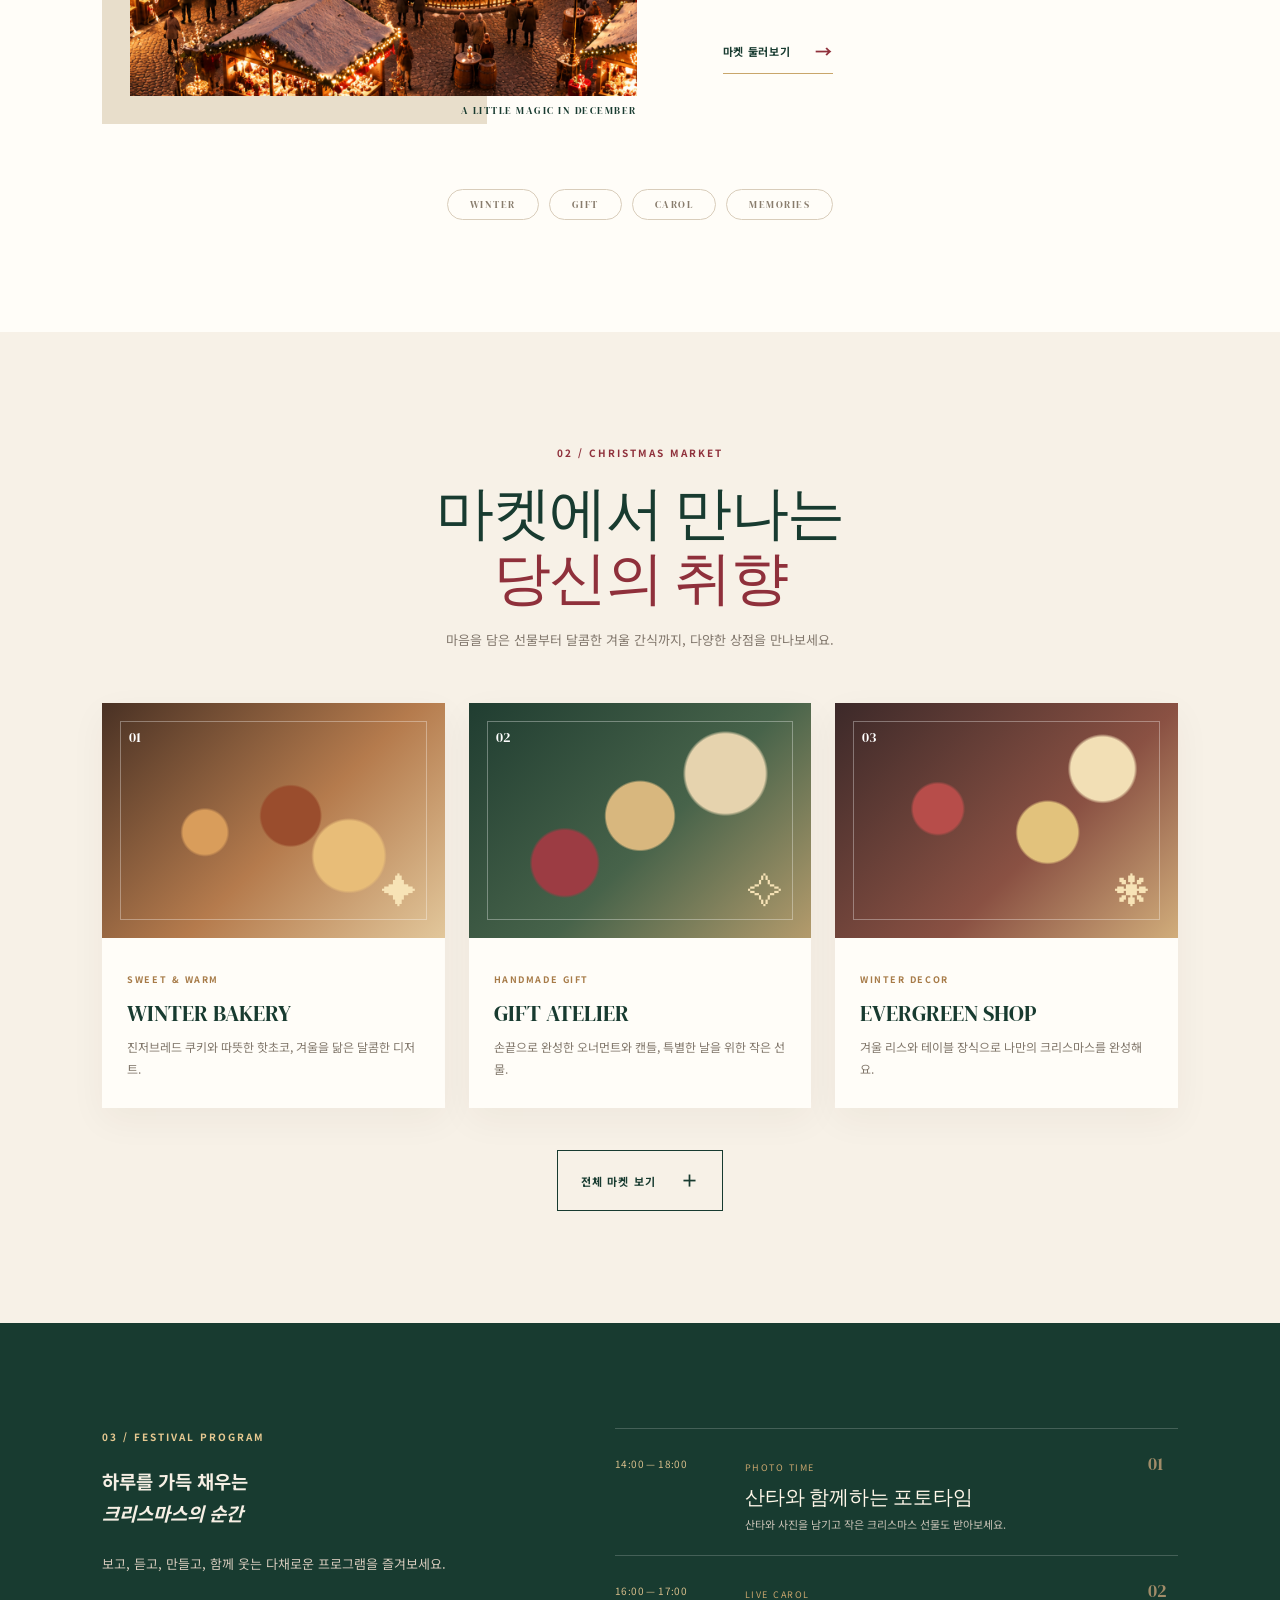
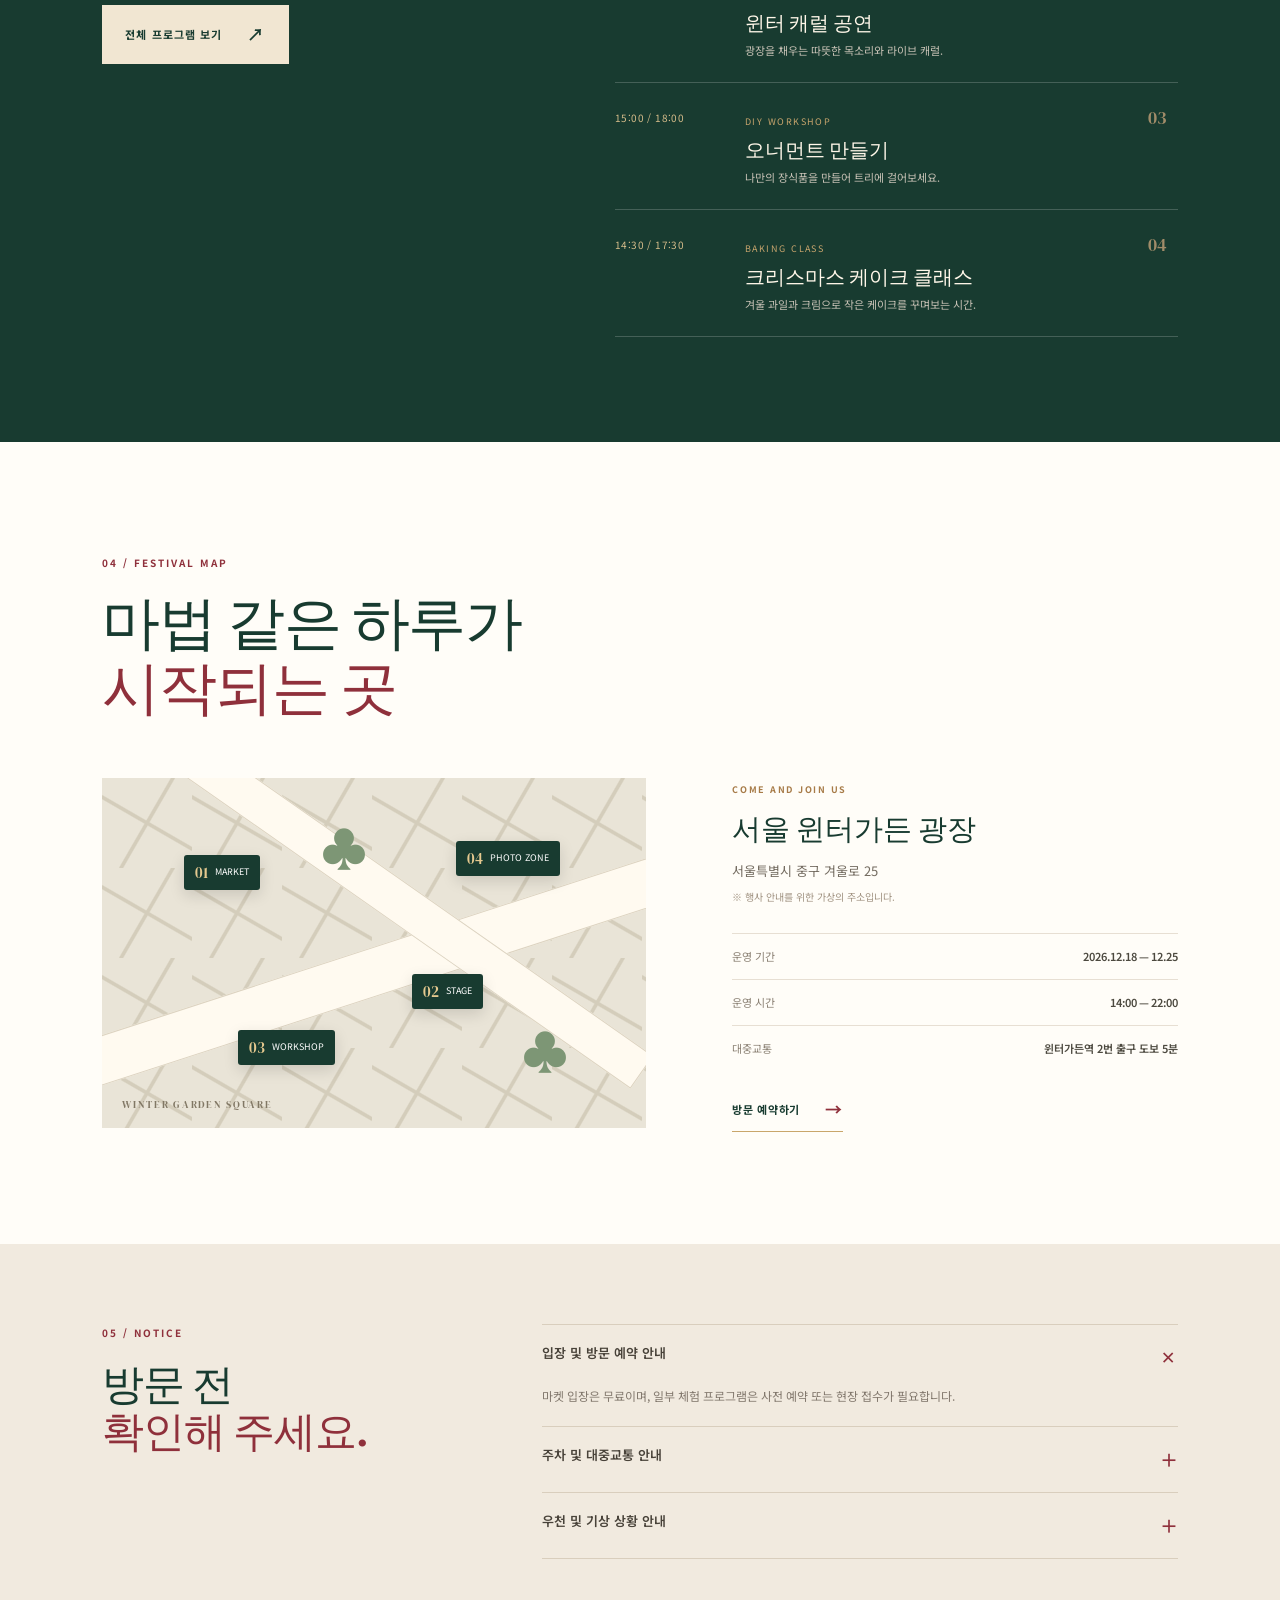
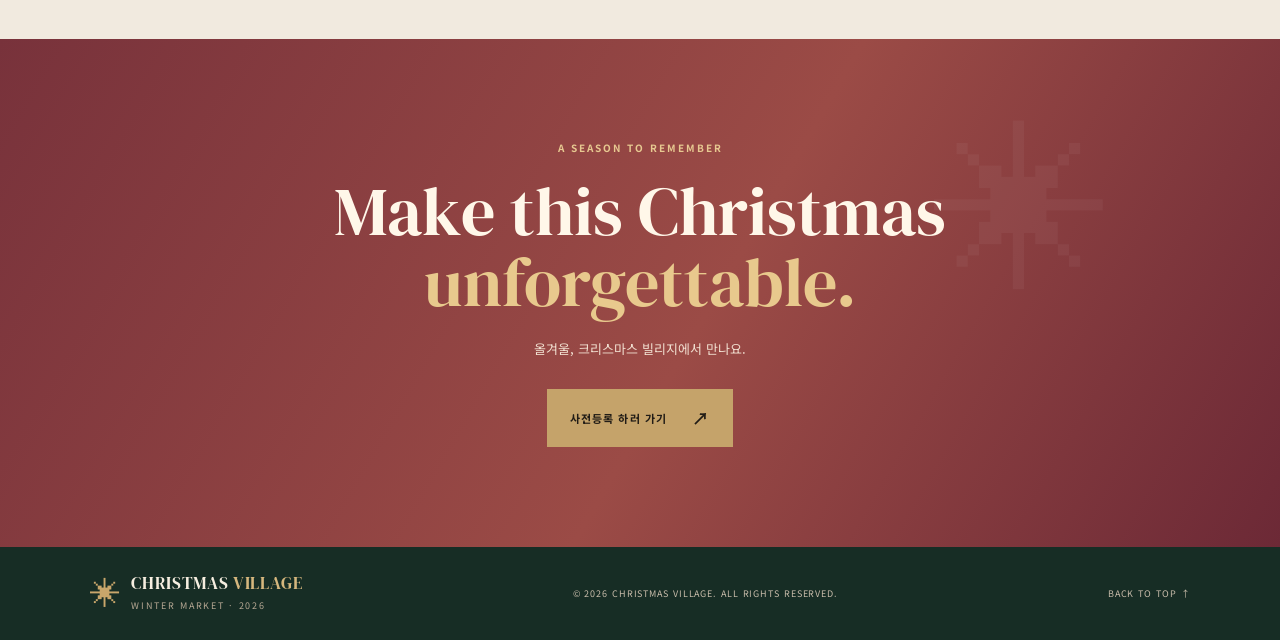
==== commit 95d111f4: "Update index.html" ====
--- a/index.html
+++ b/index.html
@@ -106,7 +106,7 @@
       <div class="program-inner">
         <div class="section-heading">
           <p class="eyebrow light">03 / FESTIVAL PROGRAM</p>
-          <h2>하루를 가득 채우는<br><em>크리스마스의 순간</em></h2>
+          <h3>하루를 가득 채우는<br><em>크리스마스의 순간</em></h3>
           <p class="program-intro">보고, 듣고, 만들고, 함께 웃는 다채로운 프로그램을 즐겨보세요.</p>
           <button class="button button-light" data-modal="programModal">전체 프로그램 보기 <span>↗</span></button>
         </div>
